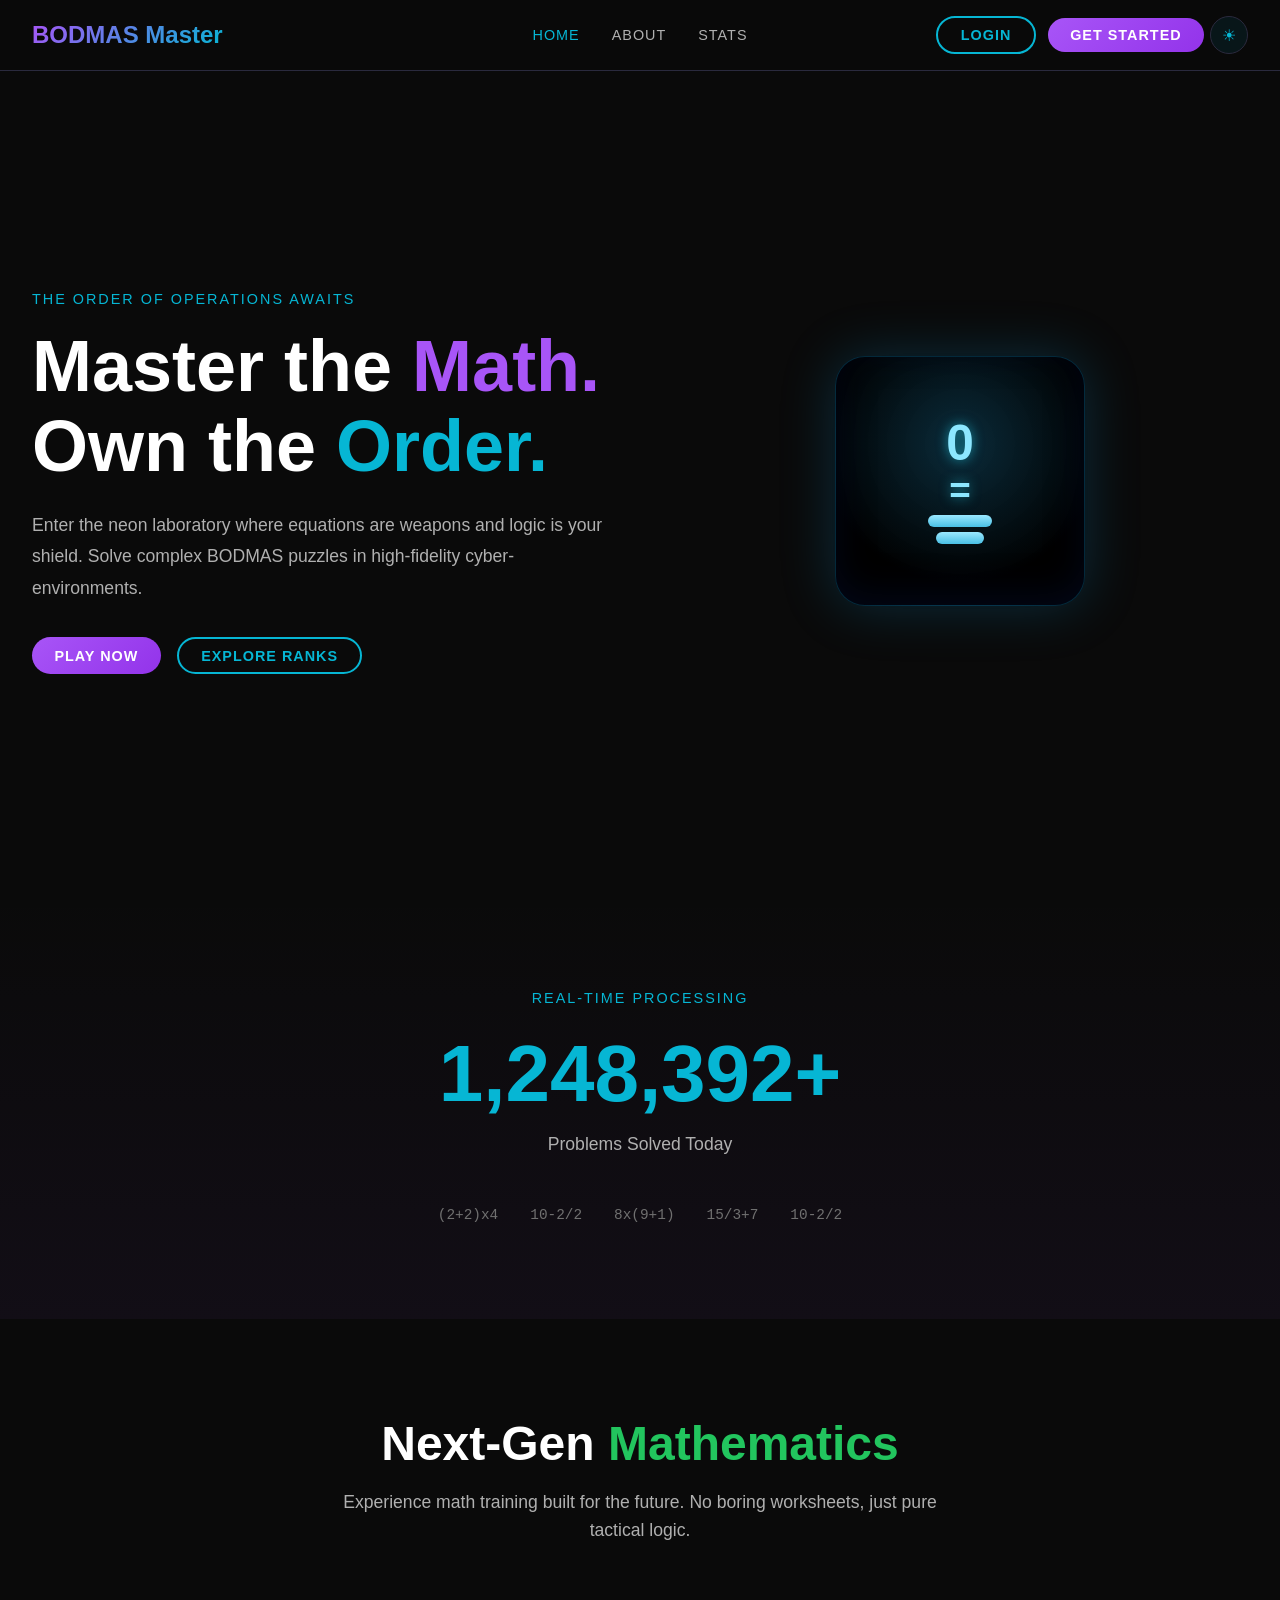
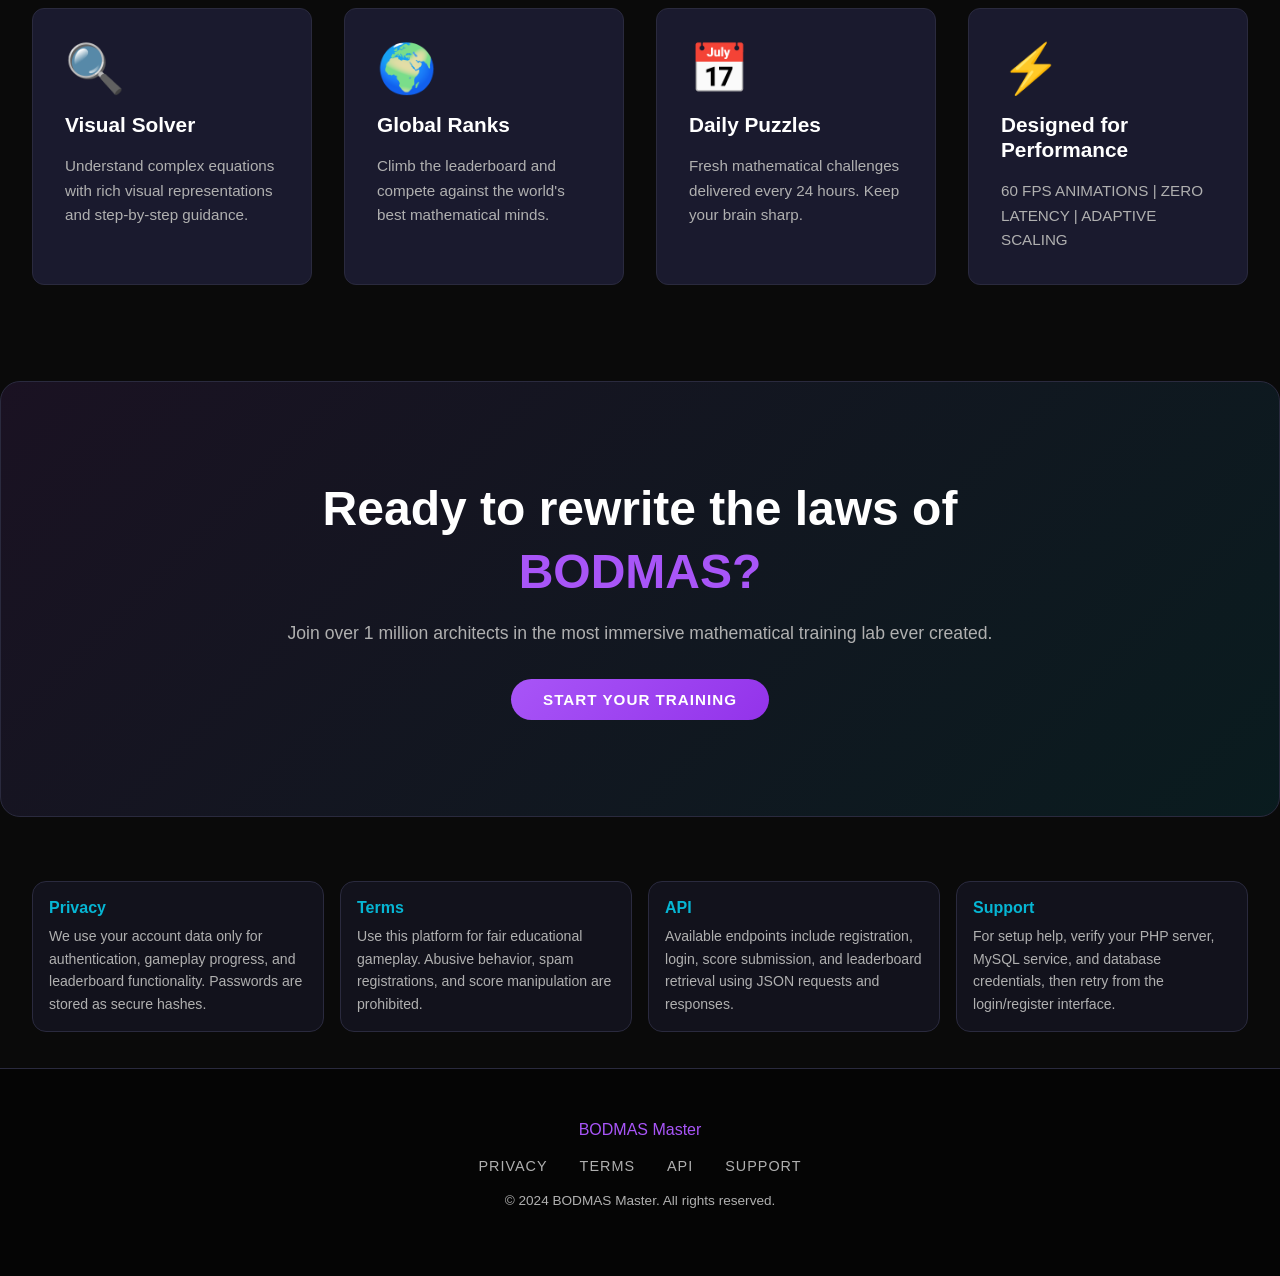
==== dashboard.html @ e35eb535 "initial commit" ====
<!DOCTYPE html>
<html lang="en">
<head>
    <meta charset="UTF-8">
    <meta name="viewport" content="width=device-width, initial-scale=1.0">
    <title>BODMAS Master Dashboard</title>
    <link rel="stylesheet" href="css/style.css">
</head>
<body>
    <nav class="navbar">
        <div class="nav-container">
            <div class="logo">
                <span class="logo-text">BODMAS Master</span>
            </div>
            <div class="nav-auth-actions">
                <button class="btn btn-secondary nav-auth-btn" onclick="goToHome()">Home</button>
                <button class="icon-btn theme-toggle" type="button" aria-label="Toggle theme" title="Toggle theme"><span class="icon theme-icon">◐</span></button>
                <button class="btn btn-secondary nav-auth-btn" onclick="logout()">Logout</button>
            </div>
        </div>
    </nav>

    <main class="dashboard-main">
        <section class="dashboard-card">
            <p class="hero-subtitle">WELCOME BACK</p>
            <h1 class="hero-title dashboard-title">Your <span class="highlight-cyan">Dashboard</span></h1>
            <p class="hero-description" id="welcomeText">Loading your profile...</p>

            <div class="hero-buttons">
                <button class="btn btn-primary" onclick="startGame()">Start Game</button>
                <button class="btn btn-secondary" onclick="openLeaderboard()">Leaderboard</button>
            </div>
        </section>
    </main>

    <script src="js/api.js"></script>
    <script src="js/theme.js"></script>
    <script>
        function goToHome() {
            window.location.href = 'index.html';
        }

        function startGame() {
            window.location.href = 'game.html';
        }

        function openLeaderboard() {
            window.location.href = 'leaderboard.html';
        }

        async function logout() {
            try {
                await API.auth.logout();
            } catch (e) {
                // Ignore logout API errors and clear local session anyway.
            }
            localStorage.removeItem('bodmas_user');
            window.location.href = 'index.html';
        }

        function initDashboard() {
            const rawUser = localStorage.getItem('bodmas_user');
            if (!rawUser) {
                window.location.href = 'index.html';
                return;
            }

            try {
                const user = JSON.parse(rawUser);
                const name = user.username || 'Player';
                const email = user.email || 'No email';
                document.getElementById('welcomeText').textContent = `Signed in as ${name} (${email}). Choose an action to continue.`;
            } catch (e) {
                localStorage.removeItem('bodmas_user');
                window.location.href = 'index.html';
            }
        }

        document.addEventListener('DOMContentLoaded', initDashboard);
    </script>
</body>
</html>
---- css/style.css ----
/* Global Styles */
:root {
    --primary-purple: #a855f7;
    --secondary-purple: #9333ea;
    --accent-cyan: #06b6d4;
    --accent-green: #22c55e;
    --dark-bg: #0a0a0a;
    --darker-bg: #050505;
    --card-bg: #1a1a2e;
    --border-dark: #2a2a3e;
    --text-primary: #ffffff;
    --text-secondary: #b0b0b0;
    --text-muted: #707070;
    --page-gradient: linear-gradient(135deg, #0a0a0a 0%, #1a1a2e 100%);
    --panel-bg: rgba(26, 26, 46, 0.7);
    --panel-soft: rgba(26, 26, 46, 0.5);
}

body[data-theme="light"] {
    --primary-purple: #7c3aed;
    --secondary-purple: #6d28d9;
    --accent-cyan: #0ea5e9;
    --accent-green: #16a34a;
    --dark-bg: #f5f7fb;
    --darker-bg: #e8edf5;
    --card-bg: #ffffff;
    --border-dark: #d7ddea;
    --text-primary: #111827;
    --text-secondary: #374151;
    --text-muted: #6b7280;
    --page-gradient: linear-gradient(135deg, #eef2ff 0%, #f8fafc 100%);
    --panel-bg: rgba(255, 255, 255, 0.92);
    --panel-soft: rgba(255, 255, 255, 0.88);
}

* {
    margin: 0;
    padding: 0;
    box-sizing: border-box;
}

html {
    scroll-behavior: smooth;
}

body {
    font-family: 'Segoe UI', Tahoma, Geneva, Verdana, sans-serif;
    background-color: var(--dark-bg);
    color: var(--text-primary);
    overflow-x: hidden;
}

/* Typography */
h1, h2, h3, h4, h5, h6 {
    font-weight: 600;
    line-height: 1.2;
}

p {
    line-height: 1.6;
    color: var(--text-secondary);
}

a {
    text-decoration: none;
    color: inherit;
}

/* Navigation Bar */
.navbar {
    position: sticky;
    top: 0;
    z-index: 100;
    background: rgba(10, 10, 10, 0.95);
    backdrop-filter: blur(10px);
    border-bottom: 1px solid var(--border-dark);
    padding: 1rem 0;
}

.nav-container {
    max-width: 1400px;
    margin: 0 auto;
    padding: 0 2rem;
    display: flex;
    justify-content: space-between;
    align-items: center;
}

.logo {
    display: flex;
    align-items: center;
    font-size: 1.5rem;
    font-weight: 700;
}

.logo-text {
    background: linear-gradient(135deg, var(--primary-purple), var(--accent-cyan));
    -webkit-background-clip: text;
    -webkit-text-fill-color: transparent;
    background-clip: text;
}

.nav-menu {
    display: flex;
    list-style: none;
    gap: 2rem;
}

.nav-link {
    color: var(--text-secondary);
    transition: color 0.3s ease;
    font-size: 0.9rem;
    text-transform: uppercase;
    letter-spacing: 1px;
}

.nav-link:hover,
.nav-link.active {
    color: var(--accent-cyan);
}

.nav-icons {
    display: flex;
    gap: 1rem;
}

.nav-auth-actions {
    display: flex;
    gap: 0.75rem;
    align-items: center;
}

.home-page .nav-auth-actions {
    margin-left: auto;
    margin-right: 0.35rem;
}

.home-page .nav-container {
    position: relative;
}

.home-page .nav-menu {
    position: absolute;
    left: 50%;
    transform: translateX(-50%);
}

.nav-auth-btn {
    padding: 0.5rem 1.2rem;
    font-size: 0.8rem;
}

.icon-btn {
    background: none;
    border: none;
    color: var(--text-secondary);
    cursor: pointer;
    font-size: 1.3rem;
    transition: color 0.3s ease;
}

.icon-btn:hover {
    color: var(--accent-cyan);
}

.theme-toggle {
    width: 2.4rem;
    height: 2.4rem;
    border: 1px solid var(--border-dark);
    border-radius: 999px;
    display: inline-flex;
    align-items: center;
    justify-content: center;
    background: rgba(6, 182, 212, 0.08);
    color: var(--accent-cyan);
}

.theme-icon {
    font-size: 1rem;
}

/* Sidebar */
.sidebar {
    position: fixed;
    left: 0;
    top: 50%;
    transform: translateY(-50%);
    z-index: 50;
    padding: 1rem 0.5rem;
}

.sidebar-icons {
    display: flex;
    flex-direction: column;
    gap: 1rem;
}

.sidebar-icon {
    width: 3rem;
    height: 3rem;
    border: 2px solid var(--border-dark);
    background: transparent;
    border-radius: 12px;
    color: var(--text-secondary);
    font-size: 1.5rem;
    cursor: pointer;
    transition: all 0.3s ease;
    display: flex;
    align-items: center;
    justify-content: center;
}

.sidebar-icon:hover {
    border-color: var(--accent-cyan);
    color: var(--accent-cyan);
    background: rgba(6, 182, 212, 0.1);
}

/* Hero Section */
.hero {
    min-height: calc(100vh - 80px);
    display: flex;
    align-items: center;
    justify-content: space-between;
    padding: 4rem 2rem;
    max-width: 1400px;
    margin: 0 auto;
    gap: 4rem;
}

.hero-content {
    flex: 1;
    max-width: 600px;
}

.hero-subtitle {
    font-size: 0.9rem;
    color: var(--accent-cyan);
    text-transform: uppercase;
    letter-spacing: 2px;
    margin-bottom: 1rem;
}

.hero-title {
    font-size: clamp(2.5rem, 8vw, 4.5rem);
    font-weight: 700;
    line-height: 1.1;
    margin-bottom: 1.5rem;
    color: var(--text-primary);
}

.highlight-purple {
    color: var(--primary-purple);
}

.highlight-cyan {
    color: var(--accent-cyan);
}

.highlight-green {
    color: var(--accent-green);
}

.hero-description {
    font-size: 1.1rem;
    color: var(--text-secondary);
    margin-bottom: 2rem;
    line-height: 1.8;
}

.hero-buttons {
    display: flex;
    gap: 1rem;
    flex-wrap: wrap;
}

.btn {
    padding: 0.55rem 1.4rem;
    border: none;
    border-radius: 50px;
    font-size: 0.9rem;
    font-weight: 600;
    cursor: pointer;
    transition: all 0.3s ease;
    text-transform: uppercase;
    letter-spacing: 1px;
}

.btn-primary {
    background: linear-gradient(135deg, var(--primary-purple), var(--secondary-purple));
    color: white;
}

.btn-primary:hover {
    transform: translateY(-2px);
    box-shadow: 0 10px 30px rgba(168, 85, 247, 0.3);
}

.btn-secondary {
    background: transparent;
    border: 2px solid var(--accent-cyan);
    color: var(--accent-cyan);
}

.btn-secondary:hover {
    background: rgba(6, 182, 212, 0.1);
    transform: translateY(-2px);
}

.btn-large {
    padding: 0.75rem 2rem;
    font-size: 0.95rem;
}

/* Auth Modal */
.auth-modal {
    position: fixed;
    inset: 0;
    z-index: 300;
    display: none;
    align-items: center;
    justify-content: center;
    padding: 1rem;
}

.auth-modal.show {
    display: flex;
}

.auth-modal-backdrop {
    position: absolute;
    inset: 0;
    background: rgba(0, 0, 0, 0.7);
}

.auth-modal-content {
    position: relative;
    width: 100%;
    max-width: 380px;
    background: linear-gradient(170deg, rgba(24, 24, 36, 0.98) 0%, rgba(13, 14, 25, 0.98) 100%);
    border: 1px solid rgba(34, 211, 238, 0.25);
    border-radius: 30px;
    padding: 1.8rem;
    box-shadow: 0 24px 80px rgba(10, 20, 40, 0.65), 0 0 32px rgba(34, 211, 238, 0.15);
}

.auth-modal-content h3 {
    margin-bottom: 0.4rem;
    text-transform: uppercase;
    letter-spacing: 0.8px;
    font-size: 1.95rem;
}

.auth-subtitle {
    margin-bottom: 1rem;
    font-size: 0.95rem;
}

.auth-close {
    position: absolute;
    top: 0.5rem;
    right: 0.7rem;
    border: none;
    background: transparent;
    color: var(--text-secondary);
    font-size: 1.6rem;
    cursor: pointer;
}

.auth-form {
    display: grid;
    gap: 0.65rem;
}

.auth-label {
    font-size: 0.66rem;
    text-transform: uppercase;
    letter-spacing: 1.1px;
    color: #7f8ba5;
    margin-top: 0.3rem;
}

.auth-label-row {
    display: flex;
    justify-content: space-between;
    align-items: center;
    margin-top: 0.3rem;
}

.auth-link {
    border: none;
    background: transparent;
    color: #c97bff;
    font-size: 0.64rem;
    letter-spacing: 1px;
    text-transform: uppercase;
    cursor: pointer;
}

.auth-input-wrap {
    position: relative;
}

.auth-input-icon {
    position: absolute;
    left: 0.95rem;
    top: 50%;
    transform: translateY(-50%);
    color: #9ca8be;
    font-size: 0.95rem;
}

.auth-form input {
    width: 100%;
    border: 1px solid rgba(68, 76, 95, 0.65);
    background: #07090f;
    color: #eef4ff;
    border-radius: 999px;
    padding: 0.78rem 1rem 0.78rem 2.5rem;
    font-size: 0.92rem;
}

.auth-form input:focus {
    outline: none;
    border-color: var(--accent-cyan);
}

.auth-submit {
    margin-top: 0.55rem;
    width: 100%;
    border-radius: 999px;
    min-height: 48px;
    font-size: 0.95rem;
    text-transform: uppercase;
    letter-spacing: 1px;
    background: linear-gradient(90deg, #c57fff, #a83ef5);
    box-shadow: 0 10px 28px rgba(174, 69, 255, 0.35);
}

.auth-keep-signed {
    display: inline-flex;
    align-items: center;
    gap: 0.45rem;
    color: var(--text-secondary);
    font-size: 0.84rem;
    margin: 0.25rem 0 0.1rem;
}

.auth-keep-signed input {
    width: 0.95rem;
    height: 0.95rem;
    padding: 0;
}

.auth-switch-text {
    margin-top: 0.4rem;
    font-size: 0.86rem;
    color: var(--text-secondary);
    text-align: center;
}

.auth-switch-btn {
    border: none;
    background: transparent;
    color: var(--accent-cyan);
    cursor: pointer;
    font-size: 0.9rem;
    font-weight: 600;
    padding: 0;
}

.auth-switch-btn:hover {
    text-decoration: underline;
}

.auth-message {
    min-height: 1.2rem;
    margin-bottom: 0.8rem;
    font-size: 0.9rem;
}

.auth-message.success {
    color: var(--accent-green);
}

.auth-message.error {
    color: #ff6b6b;
}

.auth-message.info {
    color: var(--accent-cyan);
}

.auth-hidden {
    display: none;
}

/* Hero Visual */
.hero-visual {
    flex: 1;
    display: flex;
    align-items: center;
    justify-content: center;
    min-height: 400px;
}

.floating-cube {
    width: 250px;
    height: 250px;
    background: radial-gradient(circle at 50% 35%, rgba(14, 165, 233, 0.22), rgba(0, 0, 0, 0.96) 70%);
    border: 1px solid rgba(14, 165, 233, 0.25);
    border-radius: 30px;
    display: flex;
    align-items: center;
    justify-content: center;
    animation: float 3s ease-in-out infinite;
    box-shadow: 0 0 55px rgba(14, 165, 233, 0.22), inset 0 -10px 35px rgba(2, 6, 23, 0.95);
}

.symbol-mark {
    display: flex;
    flex-direction: column;
    align-items: center;
    justify-content: center;
    gap: 0.3rem;
    color: #8ce7ff;
    font-weight: 800;
    text-shadow: 0 0 12px rgba(34, 211, 238, 0.6);
}

.symbol-part {
    display: block;
    line-height: 1;
}

.symbol-top {
    font-size: 3.1rem;
}

.symbol-mid {
    font-size: 2.3rem;
}

.symbol-bar {
    width: 64px;
    height: 12px;
    border-radius: 999px;
    background: linear-gradient(180deg, #9be8ff, #49bfe4);
}

.symbol-bar.short {
    width: 48px;
}

@keyframes float {
    0%, 100% { transform: translateY(0px); }
    50% { transform: translateY(-20px); }
}

/* Stats Section */
.stats-section {
    padding: 6rem 2rem;
    background: linear-gradient(180deg, transparent 0%, rgba(168, 85, 247, 0.05) 100%);
    text-align: center;
    max-width: 1400px;
    margin: 0 auto;
}

.section-label {
    font-size: 0.9rem;
    color: var(--accent-cyan);
    text-transform: uppercase;
    letter-spacing: 2px;
    margin-bottom: 1rem;
}

.stats-title {
    font-size: clamp(3rem, 10vw, 5rem);
    font-weight: 700;
    margin-bottom: 0.5rem;
}

.stats-number {
    color: var(--accent-cyan);
}

.stats-subtitle {
    font-size: 1.1rem;
    color: var(--text-secondary);
    margin-bottom: 3rem;
}

.equations-display {
    display: flex;
    justify-content: center;
    gap: 2rem;
    flex-wrap: wrap;
    color: var(--text-muted);
    font-family: 'Courier New', monospace;
    font-size: 0.9rem;
}

/* Features Section */
.features-section {
    padding: 6rem 2rem;
    max-width: 1400px;
    margin: 0 auto;
}

.section-title {
    font-size: clamp(2rem, 6vw, 3rem);
    text-align: center;
    margin-bottom: 1rem;
}

.section-description {
    text-align: center;
    color: var(--text-secondary);
    font-size: 1.1rem;
    margin-bottom: 4rem;
    max-width: 600px;
    margin-left: auto;
    margin-right: auto;
}

.features-grid {
    display: grid;
    grid-template-columns: repeat(auto-fit, minmax(280px, 1fr));
    gap: 2rem;
}

.feature-card {
    background: var(--card-bg);
    border: 1px solid var(--border-dark);
    padding: 2rem;
    border-radius: 12px;
    transition: all 0.3s ease;
}

.feature-card:hover {
    border-color: var(--accent-cyan);
    box-shadow: 0 0 20px rgba(6, 182, 212, 0.1);
    transform: translateY(-5px);
}

.feature-icon {
    font-size: 3rem;
    margin-bottom: 1rem;
}

.feature-card h3 {
    margin-bottom: 1rem;
    font-size: 1.3rem;
}

.feature-card p {
    color: var(--text-secondary);
    font-size: 0.95rem;
}

/* CTA Section */
.cta-section {
    padding: 6rem 2rem;
    background: linear-gradient(135deg, rgba(168, 85, 247, 0.1) 0%, rgba(6, 182, 212, 0.1) 100%);
    border: 1px solid var(--border-dark);
    border-radius: 20px;
    text-align: center;
    max-width: 1400px;
    margin: 0 auto 4rem;
}

.cta-content h2 {
    font-size: clamp(2rem, 6vw, 3rem);
    margin-bottom: 1rem;
    line-height: 1.3;
}

.cta-content p {
    font-size: 1.1rem;
    margin-bottom: 2rem;
    color: var(--text-secondary);
}

/* Footer */
.footer {
    background: var(--darker-bg);
    border-top: 1px solid var(--border-dark);
    padding: 3rem 2rem;
    text-align: center;
}

.footer-content {
    max-width: 1400px;
    margin: 0 auto;
}

.footer-content p {
    margin-bottom: 1rem;
    color: var(--text-secondary);
}

.footer-links {
    display: flex;
    justify-content: center;
    gap: 2rem;
    margin: 1rem 0;
    flex-wrap: wrap;
}

.footer-links a {
    font-size: 0.9rem;
    text-transform: uppercase;
    letter-spacing: 1px;
    color: var(--text-secondary);
    transition: color 0.3s ease;
}

.footer-links a:hover {
    color: var(--accent-cyan);
}

.footer-copyright {
    font-size: 0.85rem;
    color: var(--text-muted);
}

.info-sections {
    max-width: 1400px;
    margin: 0 auto 2.2rem;
    padding: 0 2rem;
}

.info-grid {
    display: grid;
    grid-template-columns: repeat(auto-fit, minmax(220px, 1fr));
    gap: 1rem;
}

.info-card {
    background: var(--panel-soft);
    border: 1px solid var(--border-dark);
    border-radius: 14px;
    padding: 1rem;
}

.info-card h3 {
    font-size: 1rem;
    margin-bottom: 0.5rem;
    color: var(--accent-cyan);
}

.info-card p {
    font-size: 0.88rem;
}

/* Dashboard */
.dashboard-main {
    min-height: calc(100vh - 84px);
    display: flex;
    align-items: center;
    justify-content: center;
    padding: 2rem 1rem;
}

.dashboard-card {
    width: 100%;
    max-width: 760px;
    background: var(--card-bg);
    border: 1px solid var(--border-dark);
    border-radius: 18px;
    padding: 2rem;
    box-shadow: 0 20px 50px rgba(0, 0, 0, 0.35);
}

.dashboard-title {
    margin-bottom: 0.75rem;
}

/* Responsive */
@media (max-width: 768px) {
    .nav-menu {
        display: none;
    }

    .home-page .nav-menu {
        position: static;
        transform: none;
    }

    .nav-auth-actions {
        display: none;
    }

    .hero {
        flex-direction: column;
        min-height: auto;
        padding: 2rem 1rem;
    }

    .hero-visual {
        min-height: 300px;
    }

    .floating-cube {
        width: 180px;
        height: 180px;
        font-size: 4rem;
    }

    .sidebar {
        display: none;
    }

    .features-grid {
        grid-template-columns: 1fr;
    }
}
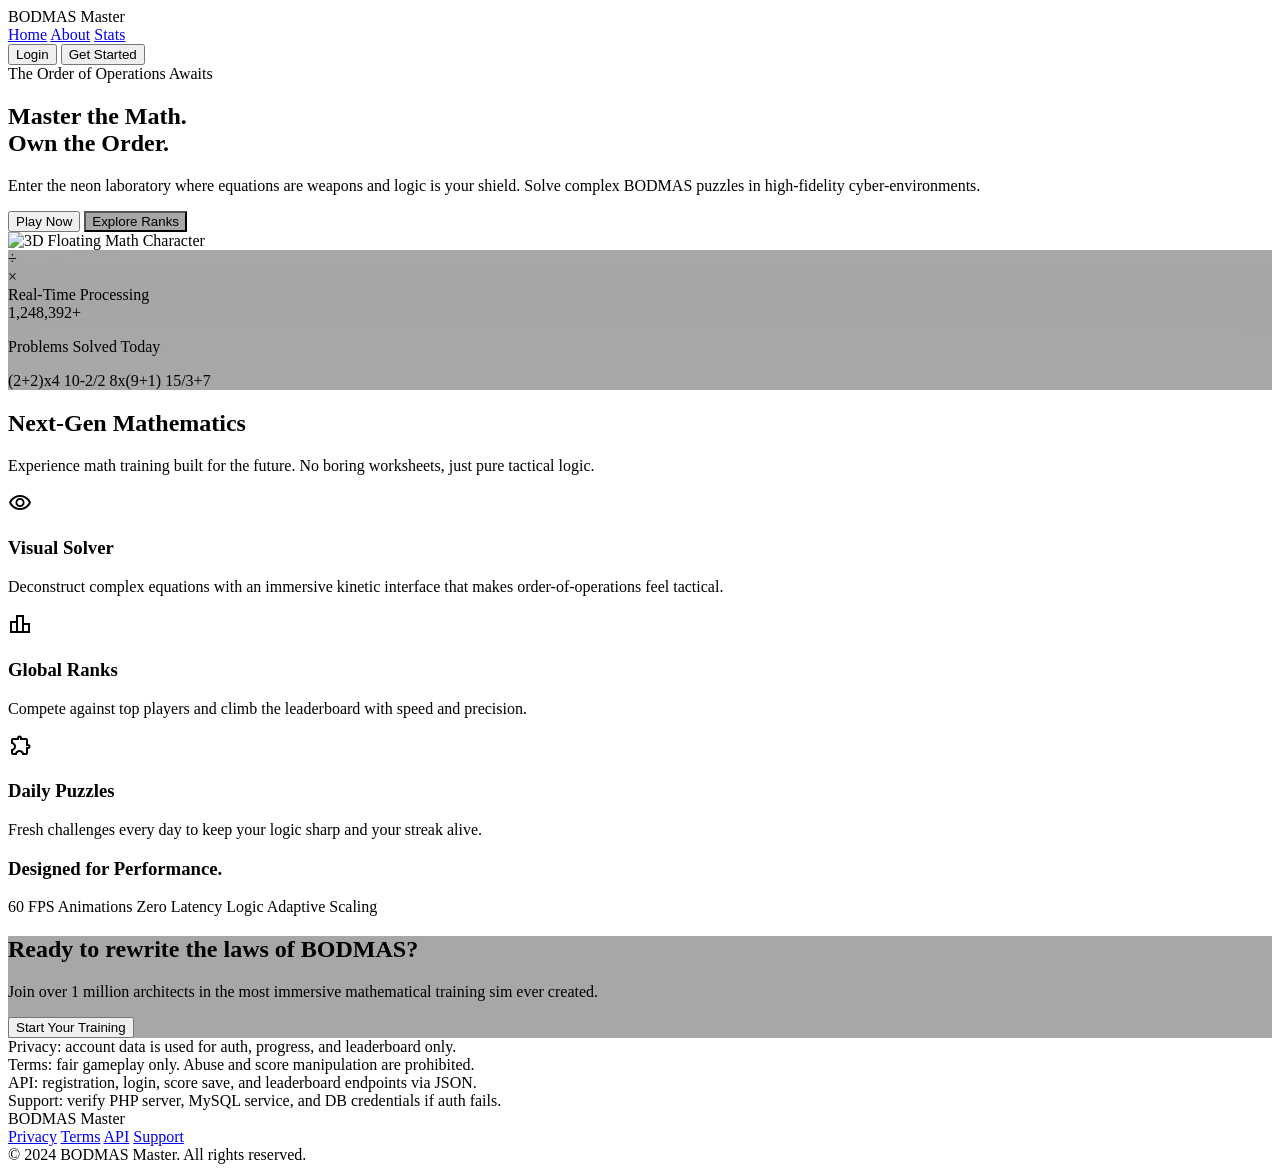
==== commit ffde8706: "final" ====
--- a/dashboard.html
+++ b/dashboard.html
@@ -14,7 +14,6 @@
             </div>
             <div class="nav-auth-actions">
                 <button class="btn btn-secondary nav-auth-btn" onclick="goToHome()">Home</button>
-                <button class="icon-btn theme-toggle" type="button" aria-label="Toggle theme" title="Toggle theme"><span class="icon theme-icon">◐</span></button>
                 <button class="btn btn-secondary nav-auth-btn" onclick="logout()">Logout</button>
             </div>
         </div>
@@ -41,7 +40,7 @@
         }
 
         function startGame() {
-            window.location.href = 'game.html';
+            window.location.href = 'level-select.html';
         }
 
         function openLeaderboard() {
--- a/css/style.css
+++ b/css/style.css
@@ -14,6 +14,9 @@
     --page-gradient: linear-gradient(135deg, #0a0a0a 0%, #1a1a2e 100%);
     --panel-bg: rgba(26, 26, 46, 0.7);
     --panel-soft: rgba(26, 26, 46, 0.5);
+    --nav-bg: rgba(8, 10, 18, 0.86);
+    --nav-border: #252c3f;
+    --toggle-bg: rgba(6, 182, 212, 0.08);
 }
 
 body[data-theme="light"] {
@@ -31,6 +34,9 @@
     --page-gradient: linear-gradient(135deg, #eef2ff 0%, #f8fafc 100%);
     --panel-bg: rgba(255, 255, 255, 0.92);
     --panel-soft: rgba(255, 255, 255, 0.88);
+    --nav-bg: rgba(255, 255, 255, 0.88);
+    --nav-border: #d7ddea;
+    --toggle-bg: rgba(14, 165, 233, 0.12);
 }
 
 * {
@@ -46,8 +52,17 @@
 body {
     font-family: 'Segoe UI', Tahoma, Geneva, Verdana, sans-serif;
     background-color: var(--dark-bg);
+    background-image: var(--page-gradient);
     color: var(--text-primary);
     overflow-x: hidden;
+}
+
+body.home-page {
+    background-image:
+        radial-gradient(circle at 18% 24%, rgba(168, 85, 247, 0.2), transparent 34%),
+        radial-gradient(circle at 82% 12%, rgba(6, 182, 212, 0.2), transparent 38%),
+        var(--page-gradient);
+    background-attachment: fixed;
 }
 
 /* Typography */
@@ -71,9 +86,9 @@
     position: sticky;
     top: 0;
     z-index: 100;
-    background: rgba(10, 10, 10, 0.95);
+    background: var(--nav-bg);
     backdrop-filter: blur(10px);
-    border-bottom: 1px solid var(--border-dark);
+    border-bottom: 1px solid var(--nav-border);
     padding: 1rem 0;
 }
 
@@ -171,7 +186,7 @@
     display: inline-flex;
     align-items: center;
     justify-content: center;
-    background: rgba(6, 182, 212, 0.08);
+    background: var(--toggle-bg);
     color: var(--accent-cyan);
 }
 
@@ -507,14 +522,39 @@
 .floating-cube {
     width: 250px;
     height: 250px;
-    background: radial-gradient(circle at 50% 35%, rgba(14, 165, 233, 0.22), rgba(0, 0, 0, 0.96) 70%);
-    border: 1px solid rgba(14, 165, 233, 0.25);
+    position: relative;
+    overflow: hidden;
+    background: radial-gradient(circle at 50% 28%, rgba(14, 165, 233, 0.34), rgba(3, 7, 18, 0.98) 60%);
+    border: 1px solid rgba(34, 211, 238, 0.24);
     border-radius: 30px;
     display: flex;
     align-items: center;
     justify-content: center;
     animation: float 3s ease-in-out infinite;
-    box-shadow: 0 0 55px rgba(14, 165, 233, 0.22), inset 0 -10px 35px rgba(2, 6, 23, 0.95);
+    box-shadow: 0 0 70px rgba(14, 165, 233, 0.3), inset 0 -18px 45px rgba(2, 6, 23, 0.95), inset 0 18px 40px rgba(14, 165, 233, 0.09);
+}
+
+.floating-cube::before {
+    content: '';
+    position: absolute;
+    inset: 11px;
+    border-radius: 24px;
+    border: 1px solid rgba(148, 245, 255, 0.16);
+    background: radial-gradient(circle at 50% 70%, rgba(56, 189, 248, 0.18), transparent 42%);
+    pointer-events: none;
+}
+
+.floating-cube::after {
+    content: '';
+    position: absolute;
+    left: 15%;
+    right: 15%;
+    bottom: 12px;
+    height: 16px;
+    border-radius: 999px;
+    background: radial-gradient(circle, rgba(56, 189, 248, 0.7), rgba(56, 189, 248, 0));
+    filter: blur(2px);
+    pointer-events: none;
 }
 
 .symbol-mark {
@@ -550,6 +590,17 @@
 
 .symbol-bar.short {
     width: 48px;
+}
+
+body[data-theme="light"] .floating-cube {
+    background: radial-gradient(circle at 50% 24%, rgba(96, 165, 250, 0.24), rgba(15, 23, 42, 0.9) 58%);
+    border-color: rgba(59, 130, 246, 0.26);
+    box-shadow: 0 0 42px rgba(59, 130, 246, 0.25), inset 0 -16px 30px rgba(30, 41, 59, 0.82);
+}
+
+body[data-theme="light"] .symbol-mark {
+    color: #b7f2ff;
+    text-shadow: 0 0 10px rgba(56, 189, 248, 0.58);
 }
 
 @keyframes float {
@@ -776,6 +827,209 @@
     margin-bottom: 0.75rem;
 }
 
+/* Login Page */
+.login-page {
+    background:
+        radial-gradient(circle at 12% 10%, rgba(168, 85, 247, 0.2), transparent 32%),
+        linear-gradient(0deg, rgba(20, 26, 44, 0.72) 1px, transparent 1px),
+        linear-gradient(90deg, rgba(20, 26, 44, 0.72) 1px, transparent 1px),
+        #050812;
+    background-size: auto, 44px 44px, 44px 44px, auto;
+}
+
+.login-main {
+    max-width: 1280px;
+    margin: 0 auto;
+    padding: 2.2rem;
+    min-height: calc(100vh - 84px);
+    display: grid;
+    grid-template-columns: 1.1fr 0.9fr;
+    gap: 2.2rem;
+    align-items: center;
+}
+
+.login-left-panel {
+    padding-left: 1rem;
+    position: relative;
+}
+
+.login-left-panel .hero-title {
+    margin-bottom: 0.7rem;
+}
+
+.login-cube {
+    margin-top: 1.1rem;
+}
+
+.login-right-panel {
+    display: flex;
+    justify-content: center;
+}
+
+.login-card {
+    max-width: 420px;
+}
+
+.auth-left-shell {
+    max-width: 520px;
+}
+
+.left-deco {
+    position: absolute;
+    color: rgba(168, 85, 247, 0.9);
+    font-weight: 700;
+    user-select: none;
+    pointer-events: none;
+}
+
+.left-deco-plus {
+    top: 0.6rem;
+    left: -0.1rem;
+    font-size: 3rem;
+    color: rgba(34, 211, 238, 0.8);
+}
+
+.left-deco-cross {
+    top: 7.6rem;
+    right: 4.4rem;
+    font-size: 2.6rem;
+    color: rgba(196, 131, 255, 0.8);
+}
+
+.left-deco-percent {
+    top: 9.9rem;
+    left: 6.1rem;
+    font-size: 2.15rem;
+    color: rgba(142, 255, 181, 0.75);
+}
+
+.brand-head {
+    display: flex;
+    align-items: center;
+    gap: 0.7rem;
+    margin-bottom: 0.6rem;
+}
+
+.brand-icon {
+    width: 2.05rem;
+    height: 2.05rem;
+    border-radius: 999px;
+    display: inline-flex;
+    align-items: center;
+    justify-content: center;
+    font-weight: 700;
+    color: #1f1535;
+    background: radial-gradient(circle at 30% 30%, #eaa0ff, #b84dff);
+    box-shadow: 0 0 20px rgba(192, 84, 255, 0.45);
+}
+
+.brand-title {
+    margin: 0;
+    font-size: clamp(2rem, 6vw, 3.1rem);
+    line-height: 1.05;
+}
+
+.auth-left-tagline {
+    margin-bottom: 1.1rem;
+    font-size: 2rem;
+    max-width: 470px;
+}
+
+.word-cyan {
+    color: #0ae6ff;
+    font-weight: 700;
+}
+
+.word-green {
+    color: #95ff87;
+    font-weight: 700;
+}
+
+.word-purple {
+    color: #cc77ff;
+    font-weight: 700;
+}
+
+.portal-card {
+    width: min(100%, 395px);
+    aspect-ratio: 1 / 1;
+    border-radius: 34px;
+    border: 1px solid rgba(88, 62, 149, 0.52);
+    background:
+        radial-gradient(circle at 50% 15%, rgba(162, 112, 255, 0.25), rgba(7, 8, 18, 0.97) 62%),
+        linear-gradient(160deg, rgba(18, 18, 34, 0.95), rgba(7, 8, 18, 0.98));
+    box-shadow: 0 0 35px rgba(113, 72, 202, 0.25), inset 0 -22px 42px rgba(4, 6, 14, 0.9);
+    position: relative;
+    overflow: hidden;
+    padding: 1.1rem;
+}
+
+.portal-card::before {
+    content: '';
+    position: absolute;
+    inset: 0;
+    background: radial-gradient(circle at 50% 75%, rgba(179, 120, 255, 0.22), transparent 44%);
+    pointer-events: none;
+}
+
+.portal-columns {
+    position: absolute;
+    left: 50%;
+    top: 24%;
+    transform: translateX(-50%);
+    display: flex;
+    gap: 1.45rem;
+}
+
+.portal-columns span {
+    width: 1.05rem;
+    height: 11.2rem;
+    border-radius: 999px;
+    background: linear-gradient(180deg, rgba(230, 199, 255, 0.9), rgba(160, 102, 255, 0.6));
+    box-shadow: 0 0 22px rgba(176, 129, 255, 0.55);
+}
+
+.portal-glow {
+    position: absolute;
+    left: 50%;
+    bottom: 2.7rem;
+    transform: translateX(-50%);
+    width: 64%;
+    height: 1.25rem;
+    border-radius: 999px;
+    background: radial-gradient(circle, rgba(168, 111, 255, 0.9), rgba(168, 111, 255, 0));
+}
+
+.portal-status,
+.portal-build {
+    position: absolute;
+    left: 1.2rem;
+    margin: 0;
+    font-family: 'Courier New', monospace;
+    letter-spacing: 0.75px;
+}
+
+.portal-status {
+    bottom: 2.15rem;
+    font-size: 0.72rem;
+    color: #3df1ff;
+}
+
+.portal-build {
+    bottom: 0.95rem;
+    font-size: 0.9rem;
+    color: #d0cde6;
+}
+
+body[data-theme="light"].login-page {
+    background:
+        radial-gradient(circle at 10% 10%, rgba(14, 165, 233, 0.18), transparent 30%),
+        linear-gradient(0deg, rgba(201, 210, 226, 0.55) 1px, transparent 1px),
+        linear-gradient(90deg, rgba(201, 210, 226, 0.55) 1px, transparent 1px),
+        #eef4ff;
+    background-size: auto, 44px 44px, 44px 44px, auto;
+}
+
 /* Responsive */
 @media (max-width: 768px) {
     .nav-menu {
@@ -814,4 +1068,14 @@
     .features-grid {
         grid-template-columns: 1fr;
     }
-}
+
+    .login-main {
+        grid-template-columns: 1fr;
+        padding: 1.2rem;
+        gap: 1.4rem;
+    }
+
+    .login-left-panel {
+        padding-left: 0;
+    }
+}
